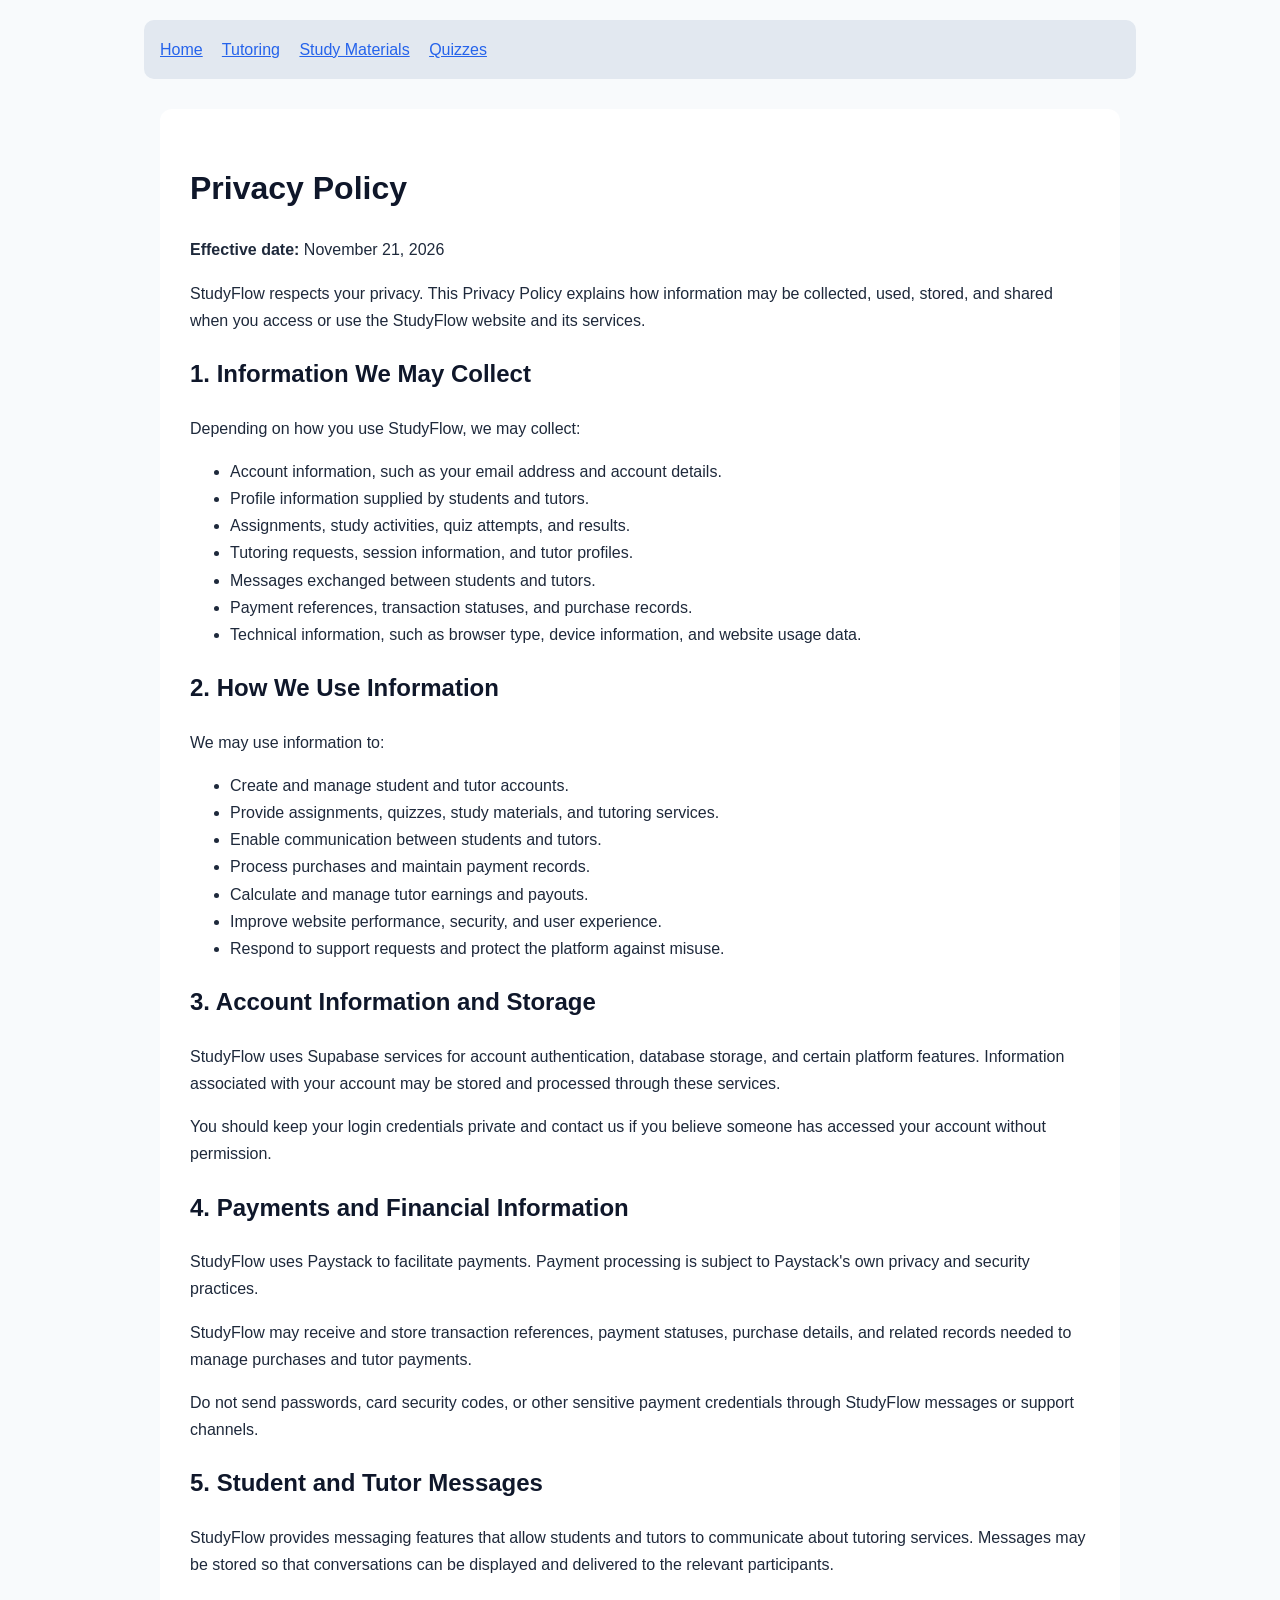
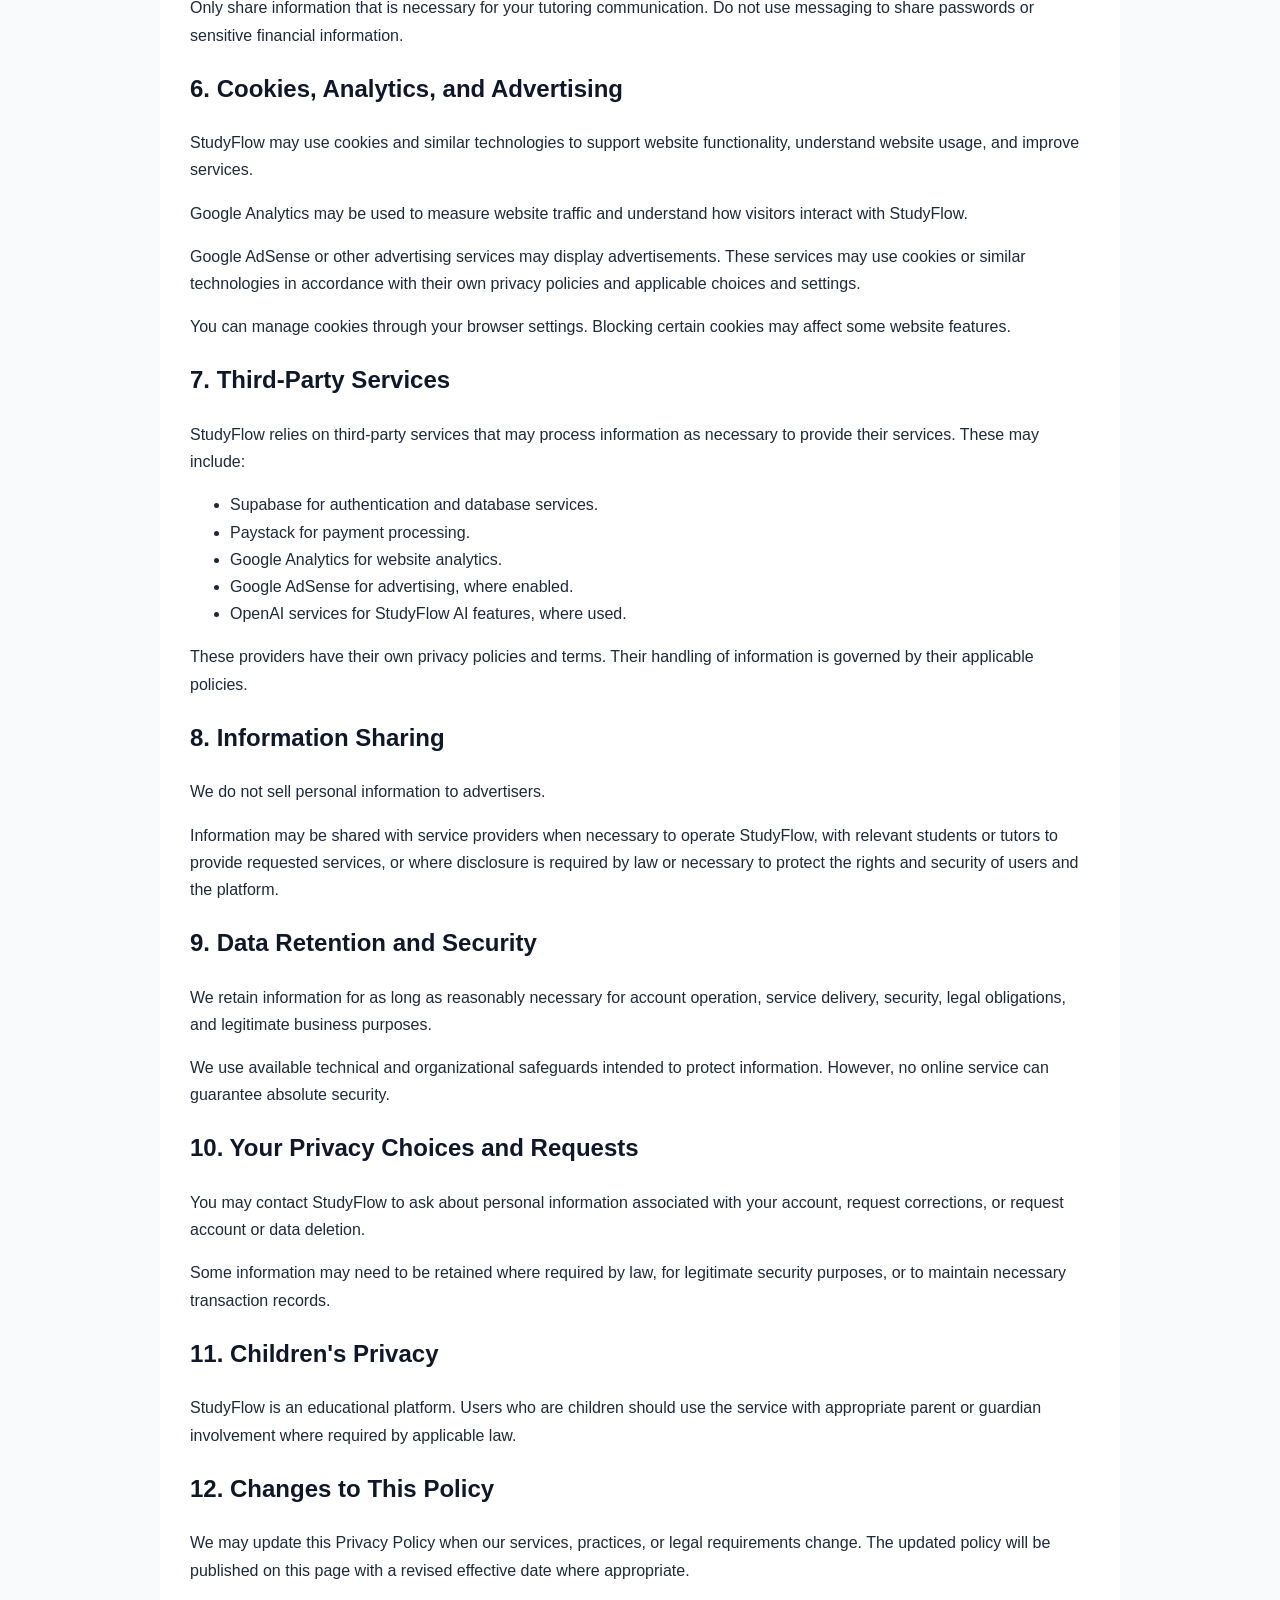
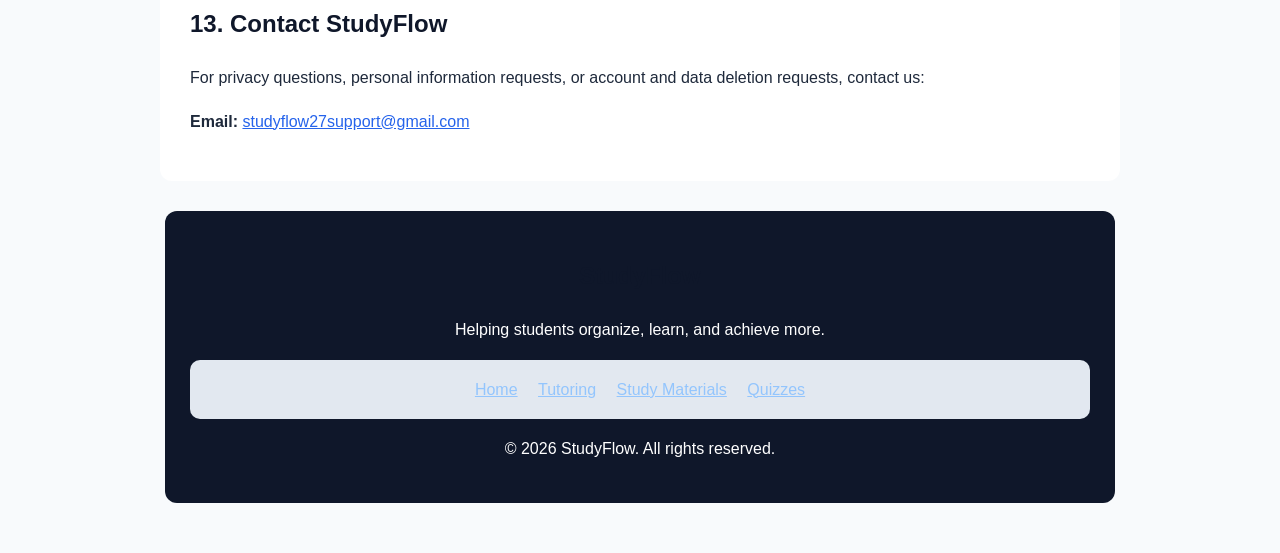
==== privacy.html @ 7351211b "Create privacy.html Create StudyFlow Privacy Policy page" ====
<!DOCTYPE html>
<html lang="en">
<head>
  <meta charset="UTF-8">
  <meta name="viewport" content="width=device-width, initial-scale=1.0">

  <title>Privacy Policy | StudyFlow</title>

  <meta name="description" content="Read the StudyFlow Privacy Policy to understand how we handle account information, tutoring messages, payments, analytics, and personal data.">

  <link rel="canonical" href="https://studyflow27.netlify.app/privacy.html">

  <meta name="robots" content="index, follow">

  <style>
    body {
      font-family: Arial, sans-serif;
      line-height: 1.7;
      color: #1e293b;
      background: #f8fafc;
      margin: 0;
      padding: 20px;
    }

    main {
      max-width: 900px;
      margin: 30px auto;
      background: #ffffff;
      padding: 30px;
      border-radius: 12px;
    }

    h1, h2 {
      color: #0f172a;
    }

    a {
      color: #2563eb;
    }

    nav {
      max-width: 960px;
      margin: 0 auto;
      padding: 16px;
      background: #e2e8f0;
      border-radius: 10px;
    }

    nav a {
      margin-right: 15px;
    }

    footer {
      max-width: 900px;
      margin: 30px auto;
      padding: 25px;
      background: #0f172a;
      color: white;
      text-align: center;
      border-radius: 12px;
    }

    footer a {
      color: #93c5fd;
      margin: 8px;
    }
  </style>
</head>

<body>

<nav aria-label="Main navigation">
  <a href="/">Home</a>
  <a href="/tutoring.html">Tutoring</a>
  <a href="/study-materials.html">Study Materials</a>
  <a href="/quizzes.html">Quizzes</a>
</nav>

<main>
  <h1>Privacy Policy</h1>

  <p><strong>Effective date:</strong> November 21, 2026</p>

  <p>
    StudyFlow respects your privacy. This Privacy Policy explains how
    information may be collected, used, stored, and shared when you
    access or use the StudyFlow website and its services.
  </p>

  <h2>1. Information We May Collect</h2>

  <p>Depending on how you use StudyFlow, we may collect:</p>

  <ul>
    <li>Account information, such as your email address and account details.</li>
    <li>Profile information supplied by students and tutors.</li>
    <li>Assignments, study activities, quiz attempts, and results.</li>
    <li>Tutoring requests, session information, and tutor profiles.</li>
    <li>Messages exchanged between students and tutors.</li>
    <li>Payment references, transaction statuses, and purchase records.</li>
    <li>Technical information, such as browser type, device information, and website usage data.</li>
  </ul>

  <h2>2. How We Use Information</h2>

  <p>We may use information to:</p>

  <ul>
    <li>Create and manage student and tutor accounts.</li>
    <li>Provide assignments, quizzes, study materials, and tutoring services.</li>
    <li>Enable communication between students and tutors.</li>
    <li>Process purchases and maintain payment records.</li>
    <li>Calculate and manage tutor earnings and payouts.</li>
    <li>Improve website performance, security, and user experience.</li>
    <li>Respond to support requests and protect the platform against misuse.</li>
  </ul>

  <h2>3. Account Information and Storage</h2>

  <p>
    StudyFlow uses Supabase services for account authentication,
    database storage, and certain platform features. Information
    associated with your account may be stored and processed through
    these services.
  </p>

  <p>
    You should keep your login credentials private and contact us if
    you believe someone has accessed your account without permission.
  </p>

  <h2>4. Payments and Financial Information</h2>

  <p>
    StudyFlow uses Paystack to facilitate payments. Payment processing
    is subject to Paystack's own privacy and security practices.
  </p>

  <p>
    StudyFlow may receive and store transaction references, payment
    statuses, purchase details, and related records needed to manage
    purchases and tutor payments.
  </p>

  <p>
    Do not send passwords, card security codes, or other sensitive
    payment credentials through StudyFlow messages or support channels.
  </p>

  <h2>5. Student and Tutor Messages</h2>

  <p>
    StudyFlow provides messaging features that allow students and tutors
    to communicate about tutoring services. Messages may be stored so
    that conversations can be displayed and delivered to the relevant
    participants.
  </p>

  <p>
    Only share information that is necessary for your tutoring
    communication. Do not use messaging to share passwords or sensitive
    financial information.
  </p>

  <h2>6. Cookies, Analytics, and Advertising</h2>

  <p>
    StudyFlow may use cookies and similar technologies to support
    website functionality, understand website usage, and improve
    services.
  </p>

  <p>
    Google Analytics may be used to measure website traffic and
    understand how visitors interact with StudyFlow.
  </p>

  <p>
    Google AdSense or other advertising services may display
    advertisements. These services may use cookies or similar
    technologies in accordance with their own privacy policies and
    applicable choices and settings.
  </p>

  <p>
    You can manage cookies through your browser settings. Blocking
    certain cookies may affect some website features.
  </p>

  <h2>7. Third-Party Services</h2>

  <p>
    StudyFlow relies on third-party services that may process
    information as necessary to provide their services. These may
    include:
  </p>

  <ul>
    <li>Supabase for authentication and database services.</li>
    <li>Paystack for payment processing.</li>
    <li>Google Analytics for website analytics.</li>
    <li>Google AdSense for advertising, where enabled.</li>
    <li>OpenAI services for StudyFlow AI features, where used.</li>
  </ul>

  <p>
    These providers have their own privacy policies and terms. Their
    handling of information is governed by their applicable policies.
  </p>

  <h2>8. Information Sharing</h2>

  <p>
    We do not sell personal information to advertisers.
  </p>

  <p>
    Information may be shared with service providers when necessary to
    operate StudyFlow, with relevant students or tutors to provide
    requested services, or where disclosure is required by law or
    necessary to protect the rights and security of users and the
    platform.
  </p>

  <h2>9. Data Retention and Security</h2>

  <p>
    We retain information for as long as reasonably necessary for
    account operation, service delivery, security, legal obligations,
    and legitimate business purposes.
  </p>

  <p>
    We use available technical and organizational safeguards intended
    to protect information. However, no online service can guarantee
    absolute security.
  </p>

  <h2>10. Your Privacy Choices and Requests</h2>

  <p>
    You may contact StudyFlow to ask about personal information
    associated with your account, request corrections, or request
    account or data deletion.
  </p>

  <p>
    Some information may need to be retained where required by law,
    for legitimate security purposes, or to maintain necessary
    transaction records.
  </p>

  <h2>11. Children's Privacy</h2>

  <p>
    StudyFlow is an educational platform. Users who are children should
    use the service with appropriate parent or guardian involvement
    where required by applicable law.
  </p>

  <h2>12. Changes to This Policy</h2>

  <p>
    We may update this Privacy Policy when our services, practices,
    or legal requirements change. The updated policy will be published
    on this page with a revised effective date where appropriate.
  </p>

  <h2>13. Contact StudyFlow</h2>

  <p>
    For privacy questions, personal information requests, or account
    and data deletion requests, contact us:
  </p>

  <p>
    <strong>Email:</strong>
    <a href="mailto:studyflow27support@gmail.com">
      studyflow27support@gmail.com
    </a>
  </p>
</main>

<footer>
  <h2>StudyFlow</h2>
  <p>Helping students organize, learn, and achieve more.</p>

  <nav aria-label="Footer navigation">
    <a href="/">Home</a>
    <a href="/tutoring.html">Tutoring</a>
    <a href="/study-materials.html">Study Materials</a>
    <a href="/quizzes.html">Quizzes</a>
  </nav>

  <p>&copy; 2026 StudyFlow. All rights reserved.</p>
</footer>

</body>
</html>
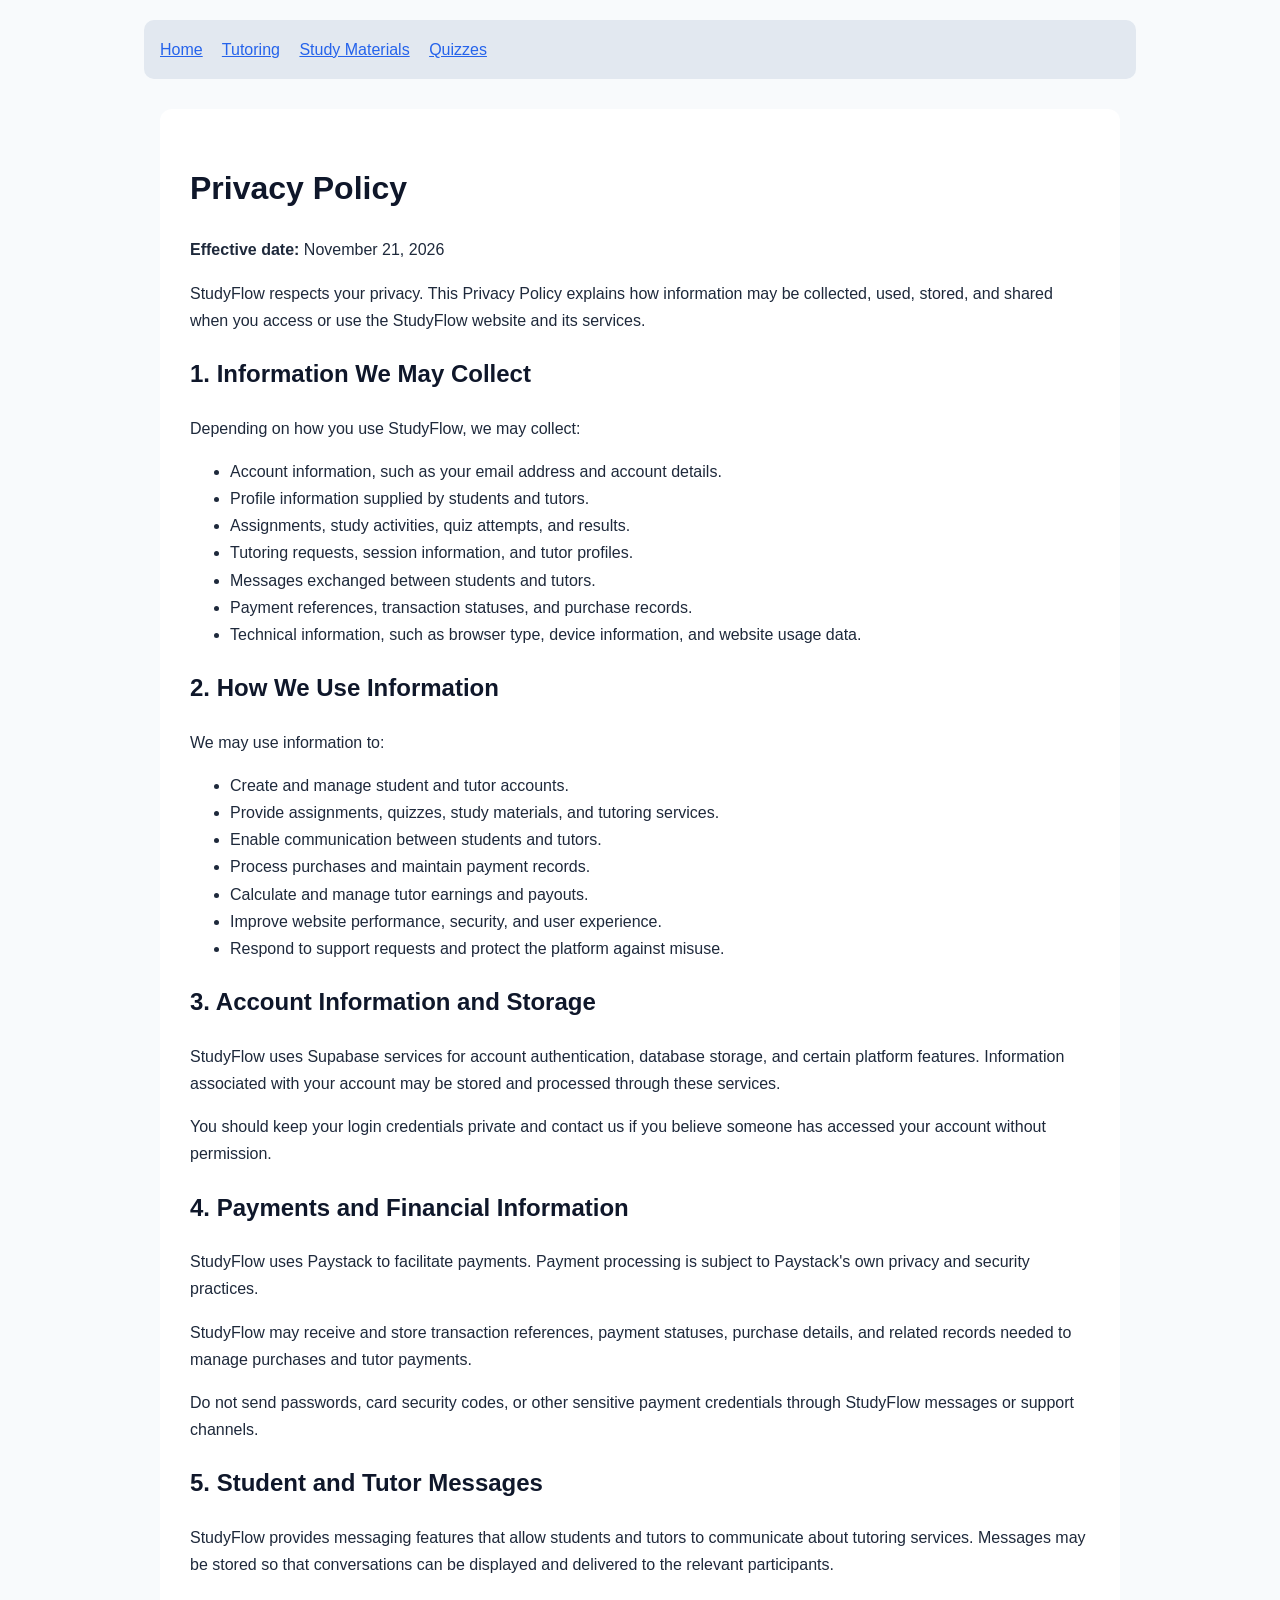
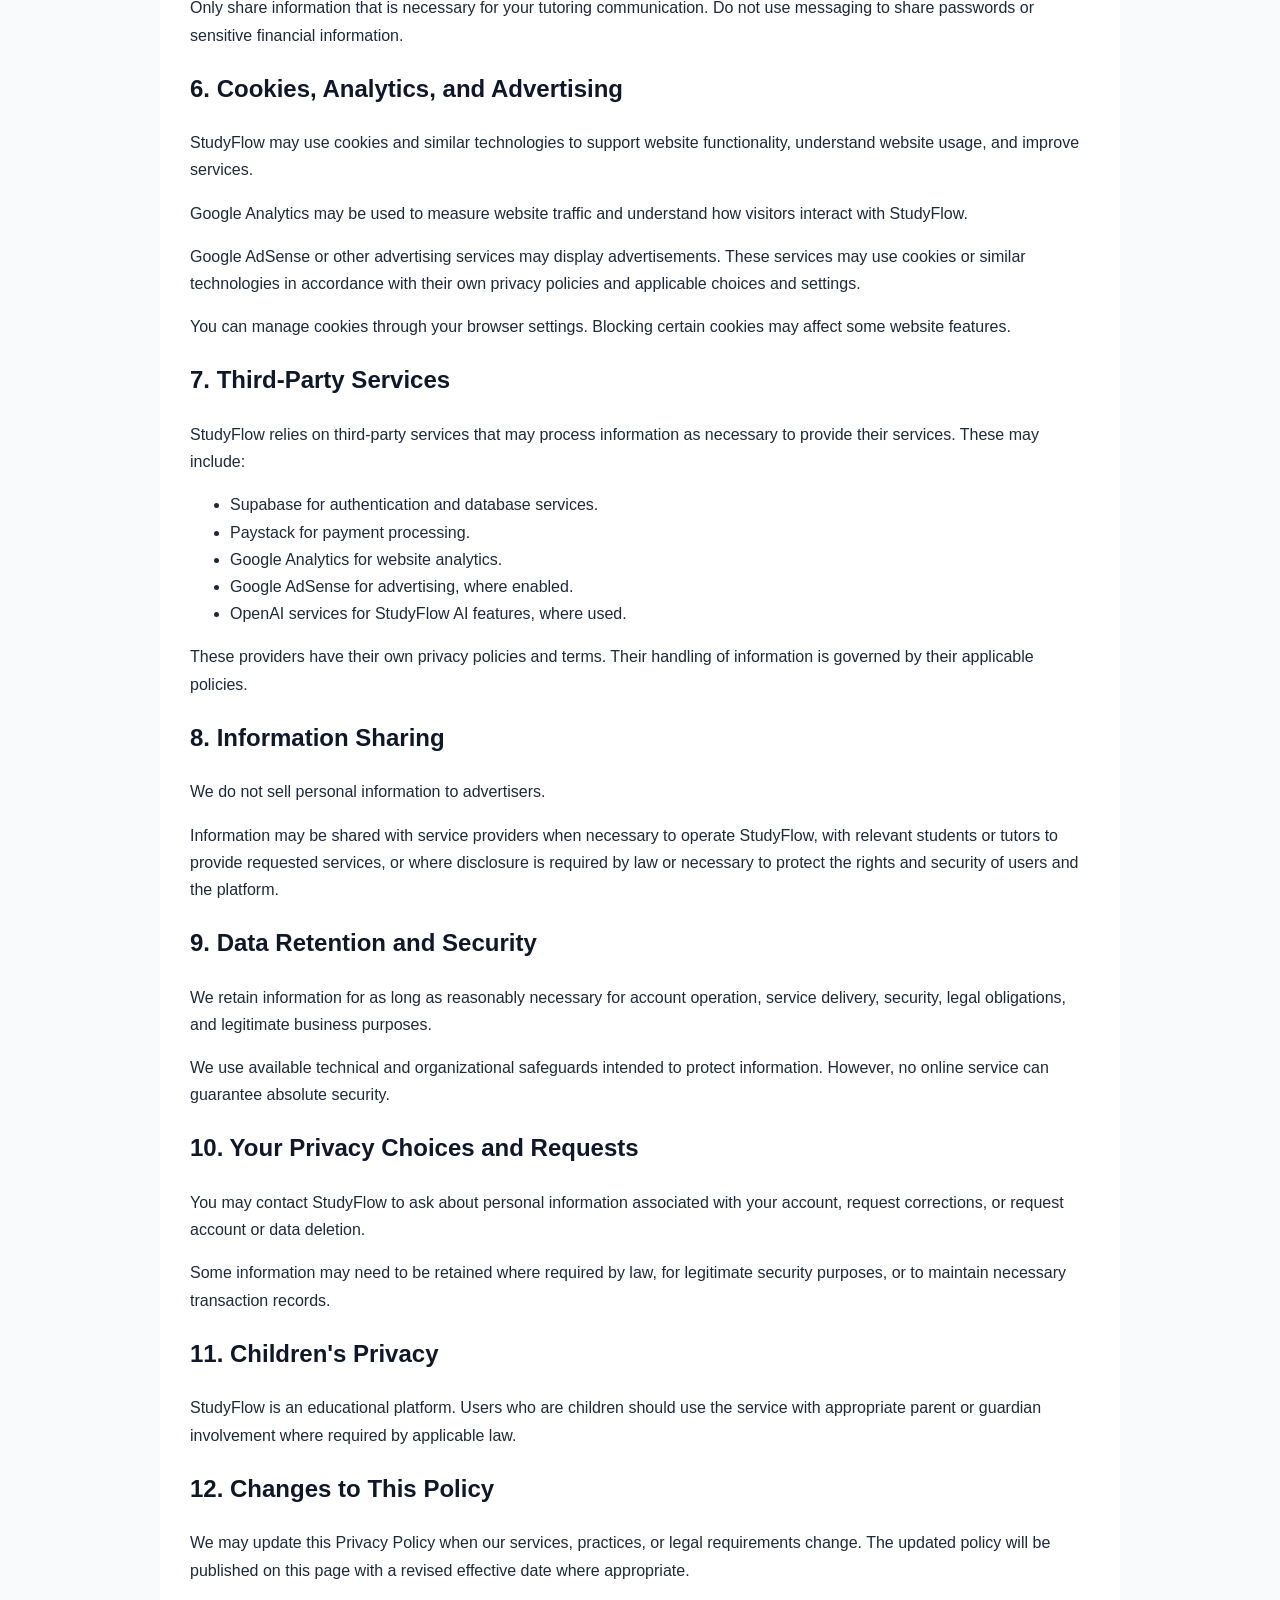
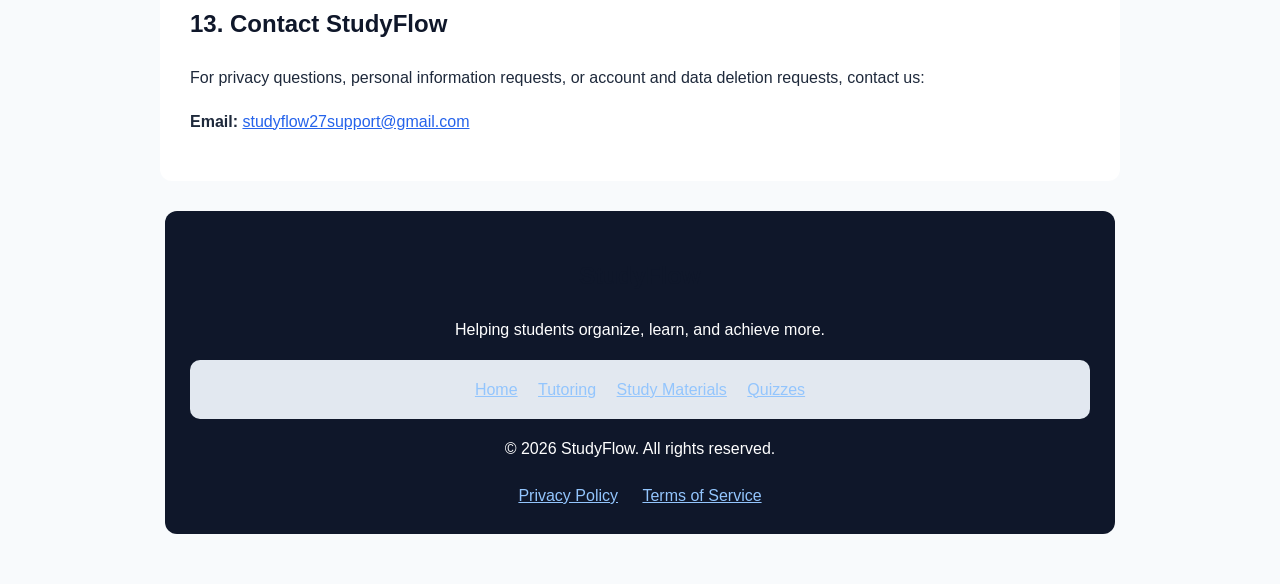
==== commit f0b75040: "Update privacy.html Add legal links to privacy policy footer" ====
--- a/privacy.html
+++ b/privacy.html
@@ -294,6 +294,10 @@
   </nav>
 
   <p>&copy; 2026 StudyFlow. All rights reserved.</p>
+  <div style="margin-top:20px;">
+    <a href="/privacy.html" style="margin:10px;">Privacy Policy</a>
+    <a href="/terms.html" style="margin:10px;">Terms of Service</a>
+  </div>
 </footer>
 
 </body>
